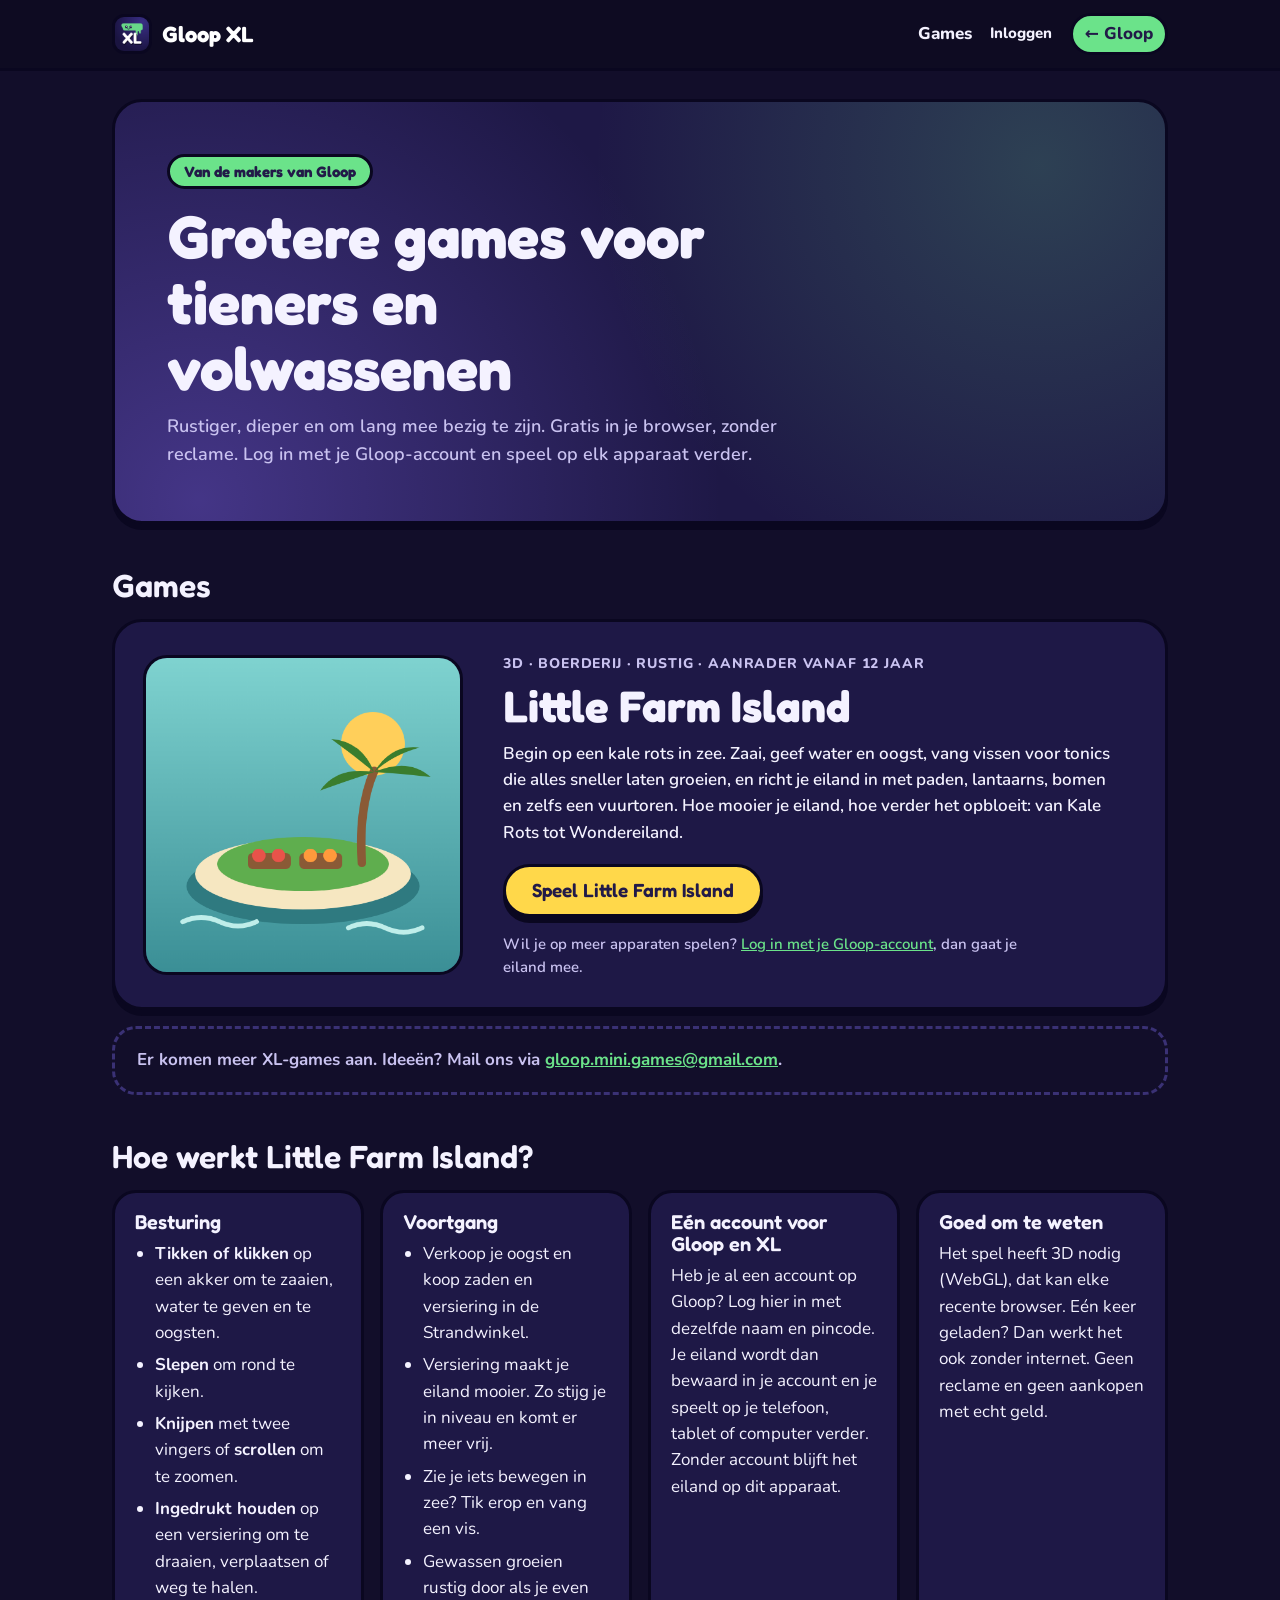
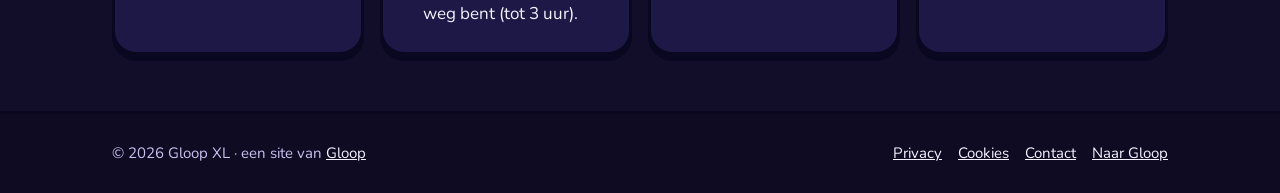
==== index.html @ bc58dfde "Gloop-adres is gloopie.vercel.app gloop-ten.vercel.app stuurt door, en de browser blokkeert dan het " ====
<!doctype html><html lang="nl"><head><meta charset="utf-8"><meta name="viewport" content="width=device-width,initial-scale=1"><meta name="theme-color" content="#0E0B22">
<title>Gloop XL – grotere games voor tieners en volwassenen</title><meta name="description" content="Gloop XL: grotere, rustigere games voor tieners en volwassenen, van de makers van Gloop. Speel Little Farm Island gratis in je browser en log in met je Gloop-account.">
<link rel="manifest" href="/manifest.webmanifest"><link rel="icon" href="/icons/icon-192.png"><link rel="apple-touch-icon" href="/icons/icon-180.png"><link rel="stylesheet" href="/xl.css">
</head><body>
<a class="sr-only" href="#inhoud">Naar de inhoud</a>
<header class="top"><div class="wrap">
<a class="brand" href="/"><img src="/icons/icon-192.png" alt="">Gloop XL</a>
<nav aria-label="Hoofdmenu"><a href="/#games">Games</a><span class="acc" id="acc" aria-live="polite"></span><a class="back-gloop" href="https://gloopie.vercel.app/" data-gloop="/">← Gloop</a></nav>
</div></header>
<main id="inhoud"><div class="wrap">

<section class="hero" aria-labelledby="t">
<span class="badge">Van de makers van Gloop</span>
<h1 id="t">Grotere games voor tieners en volwassenen</h1>
<p class="lead">Rustiger, dieper en om lang mee bezig te zijn. Gratis in je browser, zonder reclame. Log in met je Gloop-account en speel op elk apparaat verder.</p>
</section>

<section class="section" id="games" aria-labelledby="gt">
<h2 id="gt">Games</h2>
<article class="game" aria-labelledby="lfi">
<a class="game-art" href="/little-farm-island" tabindex="-1" aria-hidden="true"><img src="/little-farm-island/icon-512.png" alt="" width="512" height="512"></a>
<div>
<span class="tag">3D · Boerderij · Rustig · aanrader vanaf 12 jaar</span>
<h3 id="lfi">Little Farm Island</h3>
<p>Begin op een kale rots in zee. Zaai, geef water en oogst, vang vissen voor tonics die alles sneller laten groeien, en richt je eiland in met paden, lantaarns, bomen en zelfs een vuurtoren. Hoe mooier je eiland, hoe verder het opbloeit: van Kale Rots tot Wondereiland.</p>
<a class="btn btn-sun" href="/little-farm-island">Speel Little Farm Island</a>
<p class="note" data-if-user hidden>✅ Ingelogd als <b data-user-name></b>. Je eiland gaat mee in je Gloop-account.</p>
<p class="note" data-if-guest>Wil je op meer apparaten spelen? <a href="/inloggen?terug=/little-farm-island">Log in met je Gloop-account</a>, dan gaat je eiland mee.</p>
</div>
</article>
<p class="soon">Er komen meer XL-games aan. Ideeën? Mail ons via <a href="mailto:gloop.mini.games@gmail.com">gloop.mini.games@gmail.com</a>.</p>
</section>

<section class="section" id="hoe" aria-labelledby="ht">
<h2 id="ht">Hoe werkt Little Farm Island?</h2>
<div class="grid">
<div class="card"><h3>Besturing</h3><ul>
<li><b>Tikken of klikken</b> op een akker om te zaaien, water te geven en te oogsten.</li>
<li><b>Slepen</b> om rond te kijken.</li>
<li><b>Knijpen</b> met twee vingers of <b>scrollen</b> om te zoomen.</li>
<li><b>Ingedrukt houden</b> op een versiering om te draaien, verplaatsen of weg te halen.</li></ul></div>
<div class="card"><h3>Voortgang</h3><ul>
<li>Verkoop je oogst en koop zaden en versiering in de Strandwinkel.</li>
<li>Versiering maakt je eiland mooier. Zo stijg je in niveau en komt er meer vrij.</li>
<li>Zie je iets bewegen in zee? Tik erop en vang een vis.</li>
<li>Gewassen groeien rustig door als je even weg bent (tot 3 uur).</li></ul></div>
<div class="card"><h3>Eén account voor Gloop en XL</h3><p>Heb je al een account op Gloop? Log hier in met dezelfde naam en pincode. Je eiland wordt dan bewaard in je account en je speelt op je telefoon, tablet of computer verder. Zonder account blijft het eiland op dit apparaat.</p></div>
<div class="card"><h3>Goed om te weten</h3><p>Het spel heeft 3D nodig (WebGL), dat kan elke recente browser. Eén keer geladen? Dan werkt het ook zonder internet. Geen reclame en geen aankopen met echt geld.</p></div>
</div>
</section>
</div></main>
<footer><div class="wrap"><span>© 2026 Gloop XL · een site van <a href="https://gloopie.vercel.app/" data-gloop="/">Gloop</a></span>
<nav aria-label="Onderaan"><a href="/privacy">Privacy</a><a href="/cookies">Cookies</a><a href="mailto:gloop.mini.games@gmail.com">Contact</a><a href="https://gloopie.vercel.app/" data-gloop="/">Naar Gloop</a></nav></div></footer>
<script src="/xl.js"></script>
</body></html>
---- xl.css ----
/* Gloop XL – zelfde stickerstijl als Gloop, maar donker en rustiger. */
@font-face{font-family:"Fredoka";font-weight:500;font-display:swap;src:url(/fonts/fredoka-latin-500-normal.woff2) format("woff2")}
@font-face{font-family:"Fredoka";font-weight:600;font-display:swap;src:url(/fonts/fredoka-latin-600-normal.woff2) format("woff2")}
@font-face{font-family:"Fredoka";font-weight:700;font-display:swap;src:url(/fonts/fredoka-latin-700-normal.woff2) format("woff2")}
@font-face{font-family:"Nunito";font-weight:400;font-display:swap;src:url(/fonts/nunito-latin-400-normal.woff2) format("woff2")}
@font-face{font-family:"Nunito";font-weight:600;font-display:swap;src:url(/fonts/nunito-latin-600-normal.woff2) format("woff2")}
@font-face{font-family:"Nunito";font-weight:700;font-display:swap;src:url(/fonts/nunito-latin-700-normal.woff2) format("woff2")}
@font-face{font-family:"Nunito";font-weight:800;font-display:swap;src:url(/fonts/nunito-latin-800-normal.woff2) format("woff2")}
:root{--bg:#120E2A;--surface:#1E1846;--surface2:#272058;--text:#F4F2FF;--muted:#C9C2F0;--line:#0A0720;--slime:#6BE38A;--grape:#8B6CFF;--sun:#FFD84A;--pink:#FF7AC6}
*{box-sizing:border-box}
html{scroll-behavior:smooth}
body{margin:0;background:var(--bg);color:var(--text);font-family:"Nunito",system-ui,sans-serif;font-size:17px;line-height:1.55;-webkit-font-smoothing:antialiased}
h1,h2,h3{font-family:"Fredoka","Nunito",system-ui,sans-serif;line-height:1.1;margin:0}
a{color:var(--slime)}
:focus-visible{outline:3px solid var(--sun);outline-offset:3px;border-radius:8px}
.wrap{max-width:1120px;margin:0 auto;padding:0 16px}
@media (min-width:700px){.wrap{padding:0 32px}}
.sr-only{position:absolute;width:1px;height:1px;overflow:hidden;clip:rect(0 0 0 0);white-space:nowrap}

/* kop */
.top{border-bottom:3px solid var(--line);background:#0E0B22}
.top .wrap{display:flex;align-items:center;gap:16px;min-height:68px;flex-wrap:wrap;padding-top:8px;padding-bottom:8px}
.brand{display:flex;align-items:center;gap:10px;color:#fff;text-decoration:none;font:700 22px/1 "Fredoka",sans-serif}
.brand img{width:40px;height:40px;border-radius:12px;border:3px solid var(--line)}
.top nav{display:flex;gap:18px;margin-left:auto;align-items:center;flex-wrap:wrap}
.top nav a{color:var(--text);text-decoration:none;font-weight:800}
.top nav a:hover{color:var(--slime)}
.back-gloop{display:inline-flex;align-items:center;gap:6px;background:var(--slime);color:#221A48!important;border:3px solid var(--line);border-radius:999px;padding:5px 12px;font-weight:800}
.acc{font-weight:700;color:var(--muted);font-size:15px}
.acc button{font:inherit;color:var(--slime);background:none;border:0;padding:0;cursor:pointer;text-decoration:underline}

/* knoppen */
.btn{display:inline-flex;align-items:center;justify-content:center;gap:8px;font:600 19px/1.1 "Fredoka",sans-serif;text-decoration:none;border:3px solid var(--line);border-radius:999px;padding:13px 26px;min-height:52px;cursor:pointer;box-shadow:0 6px 0 var(--line);transition:transform .1s}
.btn:hover{transform:translateY(-2px)}
.btn:active{transform:translateY(4px);box-shadow:0 2px 0 var(--line)}
.btn-sun{background:var(--sun);color:#221A48}
.btn-slime{background:var(--slime);color:#221A48}
.btn-plain{background:var(--surface2);color:var(--text)}
.btn[disabled]{opacity:.6;cursor:default;transform:none}

/* blokken */
main{padding:28px 0 56px}
.hero{background:var(--surface);border:3px solid var(--line);border-radius:30px;box-shadow:0 6px 0 var(--line);padding:clamp(24px,5vw,52px);background-image:radial-gradient(circle at 88% 15%,rgba(107,227,138,.2),transparent 45%),radial-gradient(circle at 8% 95%,rgba(139,108,255,.35),transparent 50%)}
.badge{display:inline-block;font:700 15px/1 "Fredoka",sans-serif;background:var(--slime);color:#221A48;border:3px solid var(--line);border-radius:999px;padding:7px 14px;margin-bottom:14px}
.hero h1{font-size:clamp(34px,6vw,60px);max-width:16ch}
.lead{color:var(--muted);font-weight:600;font-size:18px;margin:12px 0 0;max-width:60ch}
.section{margin-top:44px}
.section>h2{font-size:clamp(24px,3vw,32px);font-weight:600;margin-bottom:16px}
.game{display:grid;grid-template-columns:minmax(0,320px) 1fr;gap:clamp(18px,4vw,40px);align-items:center;background:var(--surface);border:3px solid var(--line);border-radius:30px;box-shadow:0 6px 0 var(--line);padding:clamp(16px,3vw,28px)}
.game-art{display:block;border:3px solid var(--line);border-radius:24px;overflow:hidden;aspect-ratio:1}
.game-art img{display:block;width:100%;height:100%}
.tag{font-weight:800;font-size:14px;color:var(--muted);text-transform:uppercase;letter-spacing:.06em}
.game h3{font-size:clamp(28px,4vw,44px);font-weight:700;margin:6px 0 10px}
.game p{margin:0 0 18px;font-weight:600;max-width:62ch}
.note{margin:16px 0 0!important;font-size:15px;color:var(--muted)}
.soon{margin-top:16px;border:3px dashed #3a3175;border-radius:24px;padding:18px 22px;color:var(--muted);font-weight:700}
.grid{display:grid;grid-template-columns:repeat(auto-fit,minmax(240px,1fr));gap:16px}
.card{background:var(--surface);border:3px solid var(--line);border-radius:24px;box-shadow:0 6px 0 var(--line);padding:18px 20px}
.card h3{font-size:20px;font-weight:600;margin:0 0 8px}
.card ul{margin:0;padding-left:20px}.card li{margin-bottom:6px}.card p{margin:0}
@media (max-width:720px){.game{grid-template-columns:1fr}.game-art{max-width:240px;margin:0 auto;width:100%}}

/* formulier */
.form-card{max-width:460px;margin:0 auto;background:var(--surface);border:3px solid var(--line);border-radius:30px;box-shadow:0 6px 0 var(--line);padding:clamp(20px,4vw,36px)}
.form-card h1{font-size:clamp(30px,5vw,40px);margin-bottom:8px}
label{display:block;font-weight:800;margin:18px 0 6px}
input{width:100%;font:700 19px "Nunito",sans-serif;color:var(--text);background:var(--bg);border:3px solid var(--line);border-radius:16px;padding:12px 14px;min-height:52px}
input:focus{outline:3px solid var(--sun);outline-offset:2px}
.err{color:#FFB3B3;font-weight:800;margin:14px 0 0}
.form-card .btn{width:100%;margin-top:22px}
.small{font-size:15px;color:var(--muted);font-weight:600}

/* teksten */
.prose{max-width:74ch}
.prose h1{font-size:clamp(32px,5vw,48px);margin-bottom:8px}
.prose h2{font-size:24px;font-weight:600;margin:30px 0 8px}
.prose p,.prose li{line-height:1.65}
.prose table{width:100%;border-collapse:collapse;margin:8px 0 16px;font-size:16px}
.prose th,.prose td{text-align:left;vertical-align:top;border:2px solid #3a3175;padding:8px 10px}
.tbl{overflow-x:auto}

/* voet */
footer{border-top:3px solid var(--line);background:#0E0B22;padding:28px 0;color:var(--muted);font-size:15px}
footer .wrap{display:flex;flex-wrap:wrap;gap:10px 24px;justify-content:space-between;align-items:center}
footer a{color:var(--text)}
footer nav{display:flex;gap:16px;flex-wrap:wrap}
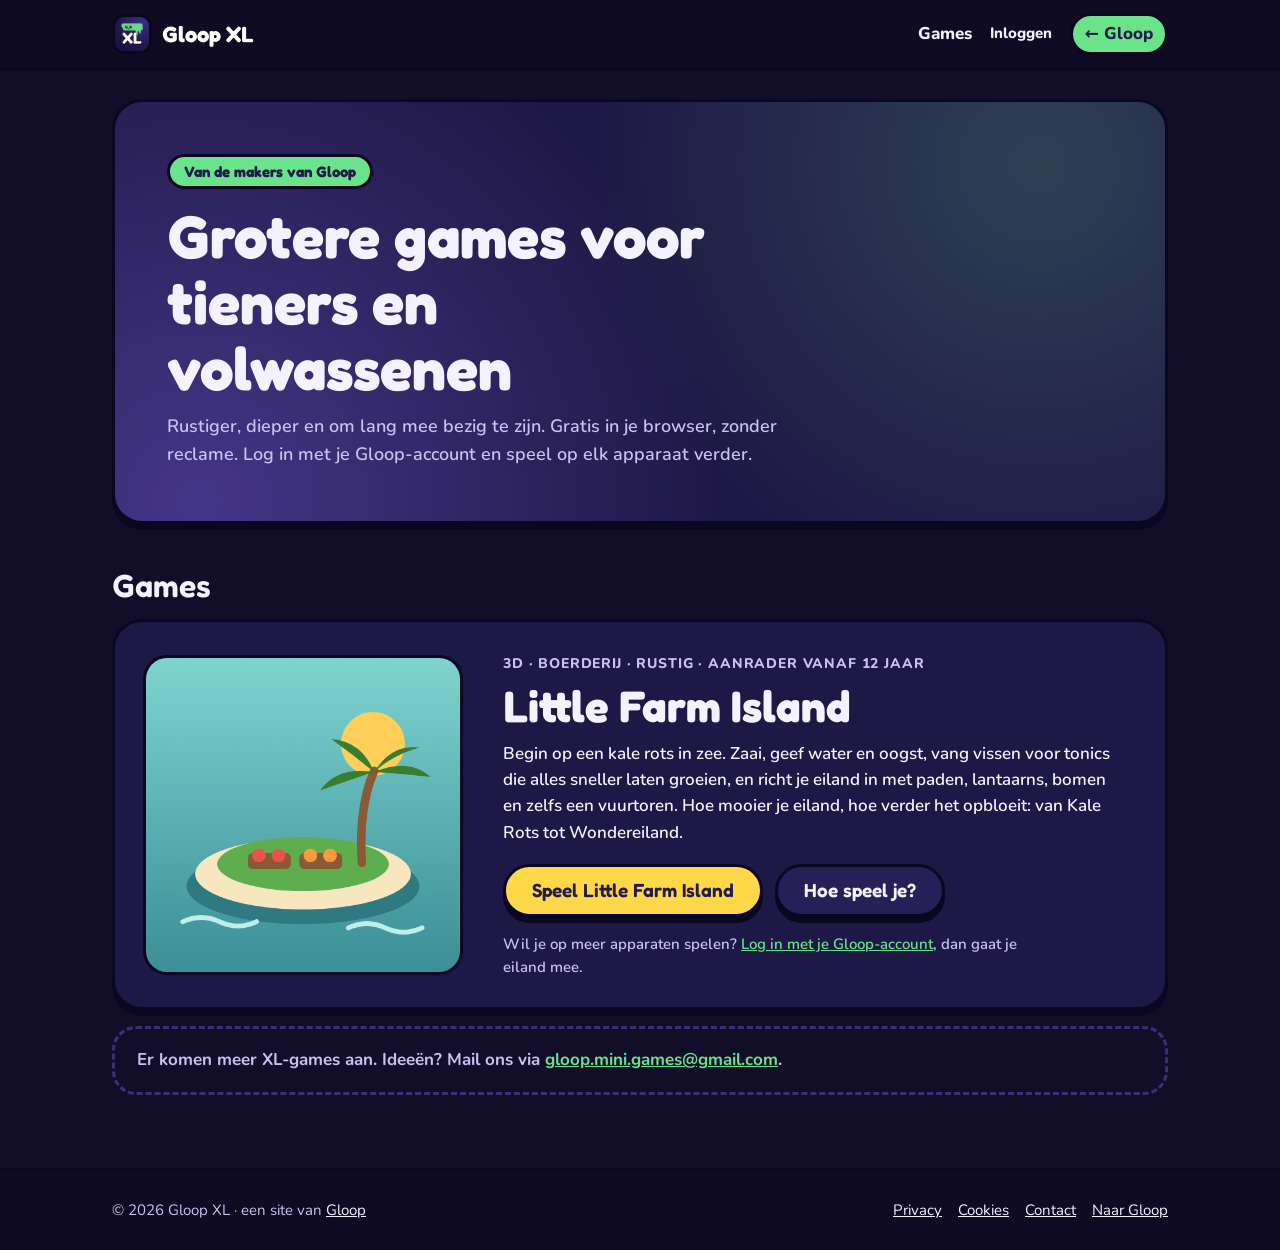
==== commit 216cd08a: "Little Farm Island op een eigen spelpagina, zoals de minigames van Gloop - De gele knop opent nu een" ====
--- a/index.html
+++ b/index.html
@@ -1,11 +1,12 @@
-<!doctype html><html lang="nl"><head><meta charset="utf-8"><meta name="viewport" content="width=device-width,initial-scale=1"><meta name="theme-color" content="#0E0B22">
+<!doctype html><html lang="nl"><head><meta charset="utf-8"><script>/* Werkt op gloop-xl.vercel.app/ én binnen Gloop op /xl/ */(function(){var b=document.createElement("base");b.href=/^\/xl(\/|$)/.test(location.pathname)?"/xl/":"/";document.head.appendChild(b);})();</script>
+<meta name="viewport" content="width=device-width,initial-scale=1,viewport-fit=cover"><meta name="theme-color" content="#0E0B22">
 <title>Gloop XL – grotere games voor tieners en volwassenen</title><meta name="description" content="Gloop XL: grotere, rustigere games voor tieners en volwassenen, van de makers van Gloop. Speel Little Farm Island gratis in je browser en log in met je Gloop-account.">
-<link rel="manifest" href="/manifest.webmanifest"><link rel="icon" href="/icons/icon-192.png"><link rel="apple-touch-icon" href="/icons/icon-180.png"><link rel="stylesheet" href="/xl.css">
+<link rel="manifest" href="manifest.webmanifest"><link rel="icon" href="icons/icon-192.png"><link rel="apple-touch-icon" href="icons/icon-180.png"><link rel="stylesheet" href="xl.css">
 </head><body>
 <a class="sr-only" href="#inhoud">Naar de inhoud</a>
 <header class="top"><div class="wrap">
-<a class="brand" href="/"><img src="/icons/icon-192.png" alt="">Gloop XL</a>
-<nav aria-label="Hoofdmenu"><a href="/#games">Games</a><span class="acc" id="acc" aria-live="polite"></span><a class="back-gloop" href="https://gloopie.vercel.app/" data-gloop="/">← Gloop</a></nav>
+<a class="brand" href="./"><img src="icons/icon-192.png" alt="">Gloop XL</a>
+<nav aria-label="Hoofdmenu"><a href="./#games">Games</a><span class="acc" id="acc" aria-live="polite"></span><a class="back-gloop" href="https://gloopie.vercel.app/" data-gloop="/">← Gloop</a></nav>
 </div></header>
 <main id="inhoud"><div class="wrap">
 
@@ -18,38 +19,21 @@
 <section class="section" id="games" aria-labelledby="gt">
 <h2 id="gt">Games</h2>
 <article class="game" aria-labelledby="lfi">
-<a class="game-art" href="/little-farm-island" tabindex="-1" aria-hidden="true"><img src="/little-farm-island/icon-512.png" alt="" width="512" height="512"></a>
+<a class="game-art" href="little-farm-island" tabindex="-1" aria-hidden="true"><img src="little-farm-island/icon-512.png" alt="" width="512" height="512"></a>
 <div>
 <span class="tag">3D · Boerderij · Rustig · aanrader vanaf 12 jaar</span>
 <h3 id="lfi">Little Farm Island</h3>
 <p>Begin op een kale rots in zee. Zaai, geef water en oogst, vang vissen voor tonics die alles sneller laten groeien, en richt je eiland in met paden, lantaarns, bomen en zelfs een vuurtoren. Hoe mooier je eiland, hoe verder het opbloeit: van Kale Rots tot Wondereiland.</p>
-<a class="btn btn-sun" href="/little-farm-island">Speel Little Farm Island</a>
+<div class="btns"><a class="btn btn-sun" href="little-farm-island">Speel Little Farm Island</a><a class="btn btn-plain" href="little-farm-island#hoe">Hoe speel je?</a></div>
 <p class="note" data-if-user hidden>✅ Ingelogd als <b data-user-name></b>. Je eiland gaat mee in je Gloop-account.</p>
-<p class="note" data-if-guest>Wil je op meer apparaten spelen? <a href="/inloggen?terug=/little-farm-island">Log in met je Gloop-account</a>, dan gaat je eiland mee.</p>
+<p class="note" data-if-guest>Wil je op meer apparaten spelen? <a href="inloggen?terug=little-farm-island" data-login="little-farm-island">Log in met je Gloop-account</a>, dan gaat je eiland mee.</p>
 </div>
 </article>
 <p class="soon">Er komen meer XL-games aan. Ideeën? Mail ons via <a href="mailto:gloop.mini.games@gmail.com">gloop.mini.games@gmail.com</a>.</p>
 </section>
 
-<section class="section" id="hoe" aria-labelledby="ht">
-<h2 id="ht">Hoe werkt Little Farm Island?</h2>
-<div class="grid">
-<div class="card"><h3>Besturing</h3><ul>
-<li><b>Tikken of klikken</b> op een akker om te zaaien, water te geven en te oogsten.</li>
-<li><b>Slepen</b> om rond te kijken.</li>
-<li><b>Knijpen</b> met twee vingers of <b>scrollen</b> om te zoomen.</li>
-<li><b>Ingedrukt houden</b> op een versiering om te draaien, verplaatsen of weg te halen.</li></ul></div>
-<div class="card"><h3>Voortgang</h3><ul>
-<li>Verkoop je oogst en koop zaden en versiering in de Strandwinkel.</li>
-<li>Versiering maakt je eiland mooier. Zo stijg je in niveau en komt er meer vrij.</li>
-<li>Zie je iets bewegen in zee? Tik erop en vang een vis.</li>
-<li>Gewassen groeien rustig door als je even weg bent (tot 3 uur).</li></ul></div>
-<div class="card"><h3>Eén account voor Gloop en XL</h3><p>Heb je al een account op Gloop? Log hier in met dezelfde naam en pincode. Je eiland wordt dan bewaard in je account en je speelt op je telefoon, tablet of computer verder. Zonder account blijft het eiland op dit apparaat.</p></div>
-<div class="card"><h3>Goed om te weten</h3><p>Het spel heeft 3D nodig (WebGL), dat kan elke recente browser. Eén keer geladen? Dan werkt het ook zonder internet. Geen reclame en geen aankopen met echt geld.</p></div>
-</div>
-</section>
 </div></main>
 <footer><div class="wrap"><span>© 2026 Gloop XL · een site van <a href="https://gloopie.vercel.app/" data-gloop="/">Gloop</a></span>
-<nav aria-label="Onderaan"><a href="/privacy">Privacy</a><a href="/cookies">Cookies</a><a href="mailto:gloop.mini.games@gmail.com">Contact</a><a href="https://gloopie.vercel.app/" data-gloop="/">Naar Gloop</a></nav></div></footer>
-<script src="/xl.js"></script>
+<nav aria-label="Onderaan"><a href="privacy">Privacy</a><a href="cookies">Cookies</a><a href="mailto:gloop.mini.games@gmail.com">Contact</a><a href="https://gloopie.vercel.app/" data-gloop="/">Naar Gloop</a></nav></div></footer>
+<script src="xl.js"></script>
 </body></html>
--- a/xl.css
+++ b/xl.css
@@ -1,11 +1,11 @@
 /* Gloop XL – zelfde stickerstijl als Gloop, maar donker en rustiger. */
-@font-face{font-family:"Fredoka";font-weight:500;font-display:swap;src:url(/fonts/fredoka-latin-500-normal.woff2) format("woff2")}
-@font-face{font-family:"Fredoka";font-weight:600;font-display:swap;src:url(/fonts/fredoka-latin-600-normal.woff2) format("woff2")}
-@font-face{font-family:"Fredoka";font-weight:700;font-display:swap;src:url(/fonts/fredoka-latin-700-normal.woff2) format("woff2")}
-@font-face{font-family:"Nunito";font-weight:400;font-display:swap;src:url(/fonts/nunito-latin-400-normal.woff2) format("woff2")}
-@font-face{font-family:"Nunito";font-weight:600;font-display:swap;src:url(/fonts/nunito-latin-600-normal.woff2) format("woff2")}
-@font-face{font-family:"Nunito";font-weight:700;font-display:swap;src:url(/fonts/nunito-latin-700-normal.woff2) format("woff2")}
-@font-face{font-family:"Nunito";font-weight:800;font-display:swap;src:url(/fonts/nunito-latin-800-normal.woff2) format("woff2")}
+@font-face{font-family:"Fredoka";font-weight:500;font-display:swap;src:url(fonts/fredoka-latin-500-normal.woff2) format("woff2")}
+@font-face{font-family:"Fredoka";font-weight:600;font-display:swap;src:url(fonts/fredoka-latin-600-normal.woff2) format("woff2")}
+@font-face{font-family:"Fredoka";font-weight:700;font-display:swap;src:url(fonts/fredoka-latin-700-normal.woff2) format("woff2")}
+@font-face{font-family:"Nunito";font-weight:400;font-display:swap;src:url(fonts/nunito-latin-400-normal.woff2) format("woff2")}
+@font-face{font-family:"Nunito";font-weight:600;font-display:swap;src:url(fonts/nunito-latin-600-normal.woff2) format("woff2")}
+@font-face{font-family:"Nunito";font-weight:700;font-display:swap;src:url(fonts/nunito-latin-700-normal.woff2) format("woff2")}
+@font-face{font-family:"Nunito";font-weight:800;font-display:swap;src:url(fonts/nunito-latin-800-normal.woff2) format("woff2")}
 :root{--bg:#120E2A;--surface:#1E1846;--surface2:#272058;--text:#F4F2FF;--muted:#C9C2F0;--line:#0A0720;--slime:#6BE38A;--grape:#8B6CFF;--sun:#FFD84A;--pink:#FF7AC6}
 *{box-sizing:border-box}
 html{scroll-behavior:smooth}
@@ -84,3 +84,60 @@
 footer .wrap{display:flex;flex-wrap:wrap;gap:10px 24px;justify-content:space-between;align-items:center}
 footer a{color:var(--text)}
 footer nav{display:flex;gap:16px;flex-wrap:wrap}
+
+/* iPhone (ook binnen de Gloop-app): niet onder de statusbalk of de thuisbalk */
+.top{padding-top:env(safe-area-inset-top,0px)}
+footer{padding-bottom:calc(28px + env(safe-area-inset-bottom,0px))}
+
+/* Telefoon: kop op één regel, compacter */
+@media (max-width:600px){
+  .top .wrap{flex-wrap:nowrap;gap:10px;min-height:62px}
+  .brand{font-size:19px;gap:8px;flex-shrink:0}
+  .brand img{width:34px;height:34px;border-radius:10px}
+  .top nav{gap:12px;flex-wrap:nowrap;min-width:0}
+  .top nav>a[href$="#games"]{display:none}
+  .acc{font-size:14px;white-space:nowrap;display:flex;align-items:center;gap:4px;min-width:0}
+  .acc b{overflow:hidden;text-overflow:ellipsis;min-width:0;max-width:8.5em}
+  .acc button,.acc a{flex-shrink:0}
+  .acc-l{display:none}
+  .back-gloop{padding:4px 10px;font-size:15px;flex-shrink:0}
+  main{padding:18px 0 40px}
+  .hero{padding:22px 20px;border-radius:26px}
+  .hero h1{font-size:31px}
+  .lead{font-size:16px}
+  .badge{font-size:13px;margin-bottom:10px}
+  .section{margin-top:32px}
+  .game{border-radius:26px}
+  .game-art{max-width:200px}
+}
+
+/* ---------- Spelpagina (zoals de minigames van Gloop) ---------- */
+.btns{display:flex;gap:12px;flex-wrap:wrap}
+.back-link{display:inline-flex;align-items:center;gap:6px;font-weight:800;text-decoration:none;color:var(--text);min-height:44px}
+.back-link:hover{color:var(--slime)}
+.gtitle{display:flex;align-items:center;gap:14px;margin:4px 0 18px}
+.gtitle img{width:64px;height:64px;border:3px solid var(--line);border-radius:18px;flex-shrink:0}
+.gtitle h1{font-size:clamp(30px,4.5vw,46px)}
+.gtitle .tag{margin:4px 0 0;font-size:13px}
+.gframe{border:3px solid var(--line);border-radius:28px;box-shadow:0 6px 0 var(--line);overflow:hidden;background:var(--surface)}
+.gbar{display:flex;align-items:center;gap:12px;padding:10px 12px 10px 18px;border-bottom:3px solid var(--line);background:var(--surface2);min-height:60px}
+.gstatus{flex:1;min-width:0;font-weight:700;font-size:15px;color:var(--muted)}
+.gstatus b{color:var(--text)}
+.gbtn{flex-shrink:0;display:inline-flex;align-items:center;gap:6px;font:600 16px/1 "Fredoka",sans-serif;color:#221A48;background:var(--slime);border:3px solid var(--line);border-radius:999px;padding:9px 16px;min-height:44px;cursor:pointer;box-shadow:0 3px 0 var(--line)}
+.gbtn-plain{background:var(--surface);color:var(--text);text-decoration:none}
+.gbtn:active{transform:translateY(2px);box-shadow:0 1px 0 var(--line)}
+.stage{position:relative;height:clamp(440px,calc(100vh - 100px),780px);background:#3b8f96}
+.stage iframe{display:block;width:100%;height:100%;border:0}
+.stage:fullscreen{height:100%}
+.stage:-webkit-full-screen{height:100%}
+.hint{margin:12px 4px 0}
+@media (max-width:600px){
+  .gtitle img{width:52px;height:52px;border-radius:14px}
+  .gbar{padding:8px 8px 8px 14px;min-height:54px}
+  .gstatus{font-size:13px}
+  .gbtn{font-size:14px;padding:8px 11px}
+  .gbar{gap:8px}
+  #full .full-l{display:none}
+  .stage{height:max(440px,calc(100svh - 84px))}
+  .gframe{border-radius:22px;margin:0 -6px}
+}
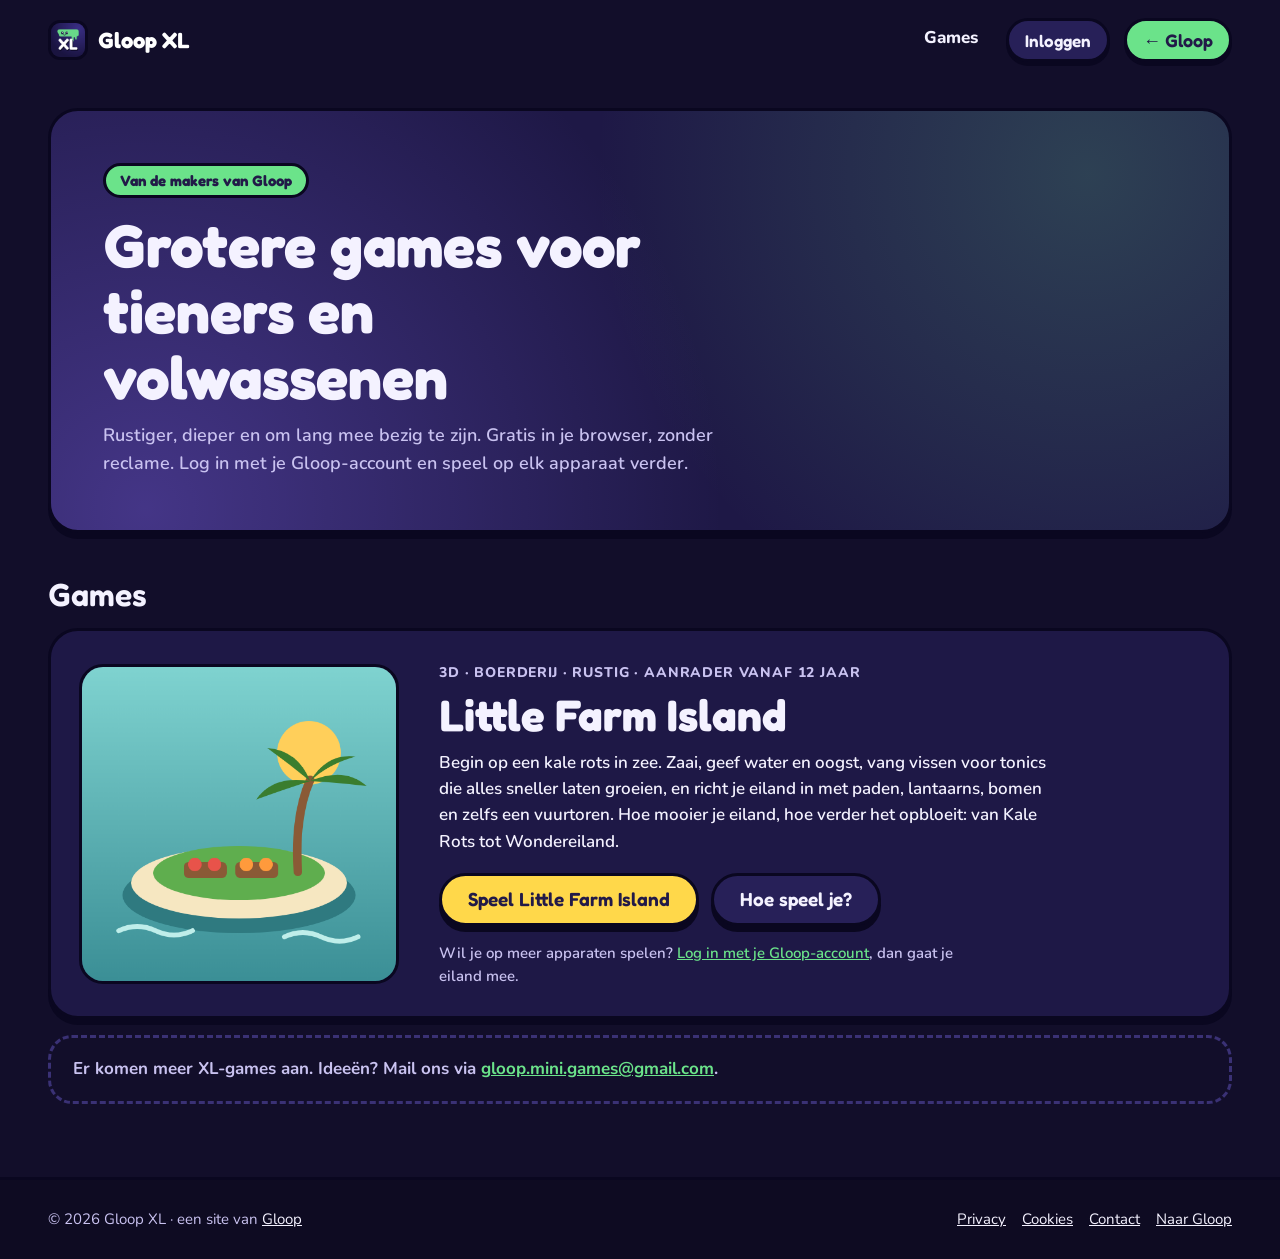
==== commit 21f98ce0: "Kop gelijk aan Gloop: zelfde achtergrond, menu en knoppen - Geen aparte balk meer: kop in de paginak" ====
--- a/index.html
+++ b/index.html
@@ -6,7 +6,7 @@
 <a class="sr-only" href="#inhoud">Naar de inhoud</a>
 <header class="top"><div class="wrap">
 <a class="brand" href="./"><img src="icons/icon-192.png" alt="">Gloop XL</a>
-<nav aria-label="Hoofdmenu"><a href="./#games">Games</a><span class="acc" id="acc" aria-live="polite"></span><a class="back-gloop" href="https://gloopie.vercel.app/" data-gloop="/">← Gloop</a></nav>
+<nav aria-label="Hoofdmenu"><a class="navlink" href="./#games">Games</a><span class="acc" id="acc" aria-live="polite"></span><a class="hpill back-gloop" href="https://www.gloopie.nl/" data-gloop="/">← Gloop</a></nav>
 </div></header>
 <main id="inhoud"><div class="wrap">
 
@@ -33,7 +33,7 @@
 </section>
 
 </div></main>
-<footer><div class="wrap"><span>© 2026 Gloop XL · een site van <a href="https://gloopie.vercel.app/" data-gloop="/">Gloop</a></span>
-<nav aria-label="Onderaan"><a href="privacy">Privacy</a><a href="cookies">Cookies</a><a href="mailto:gloop.mini.games@gmail.com">Contact</a><a href="https://gloopie.vercel.app/" data-gloop="/">Naar Gloop</a></nav></div></footer>
+<footer><div class="wrap"><span>© 2026 Gloop XL · een site van <a href="https://www.gloopie.nl/" data-gloop="/">Gloop</a></span>
+<nav aria-label="Onderaan"><a href="privacy">Privacy</a><a href="cookies">Cookies</a><a href="mailto:gloop.mini.games@gmail.com">Contact</a><a href="https://www.gloopie.nl/" data-gloop="/">Naar Gloop</a></nav></div></footer>
 <script src="xl.js"></script>
 </body></html>
--- a/xl.css
+++ b/xl.css
@@ -13,21 +13,29 @@
 h1,h2,h3{font-family:"Fredoka","Nunito",system-ui,sans-serif;line-height:1.1;margin:0}
 a{color:var(--slime)}
 :focus-visible{outline:3px solid var(--sun);outline-offset:3px;border-radius:8px}
-.wrap{max-width:1120px;margin:0 auto;padding:0 16px}
-@media (min-width:700px){.wrap{padding:0 32px}}
+/* Zelfde breedte en marges als Gloop, zodat overstappen naar XL en terug rustig voelt */
+.wrap{max-width:1280px;margin:0 auto;padding:0 clamp(16px,4vw,48px)}
 .sr-only{position:absolute;width:1px;height:1px;overflow:hidden;clip:rect(0 0 0 0);white-space:nowrap}
 
 /* kop */
-.top{border-bottom:3px solid var(--line);background:#0E0B22}
-.top .wrap{display:flex;align-items:center;gap:16px;min-height:68px;flex-wrap:wrap;padding-top:8px;padding-bottom:8px}
-.brand{display:flex;align-items:center;gap:10px;color:#fff;text-decoration:none;font:700 22px/1 "Fredoka",sans-serif}
+/* Kop: zelfde opbouw en maten als Gloop (logo links; menu, naam en knop rechts) */
+.top{background:var(--bg)}
+.top .wrap{display:flex;align-items:center;gap:14px;min-height:80px;flex-wrap:wrap;padding-top:6px;padding-bottom:6px}
+.brand{display:flex;align-items:center;gap:10px;color:#fff;text-decoration:none;font:700 22px/1 "Fredoka",sans-serif;margin-right:auto}
 .brand img{width:40px;height:40px;border-radius:12px;border:3px solid var(--line)}
-.top nav{display:flex;gap:18px;margin-left:auto;align-items:center;flex-wrap:wrap}
-.top nav a{color:var(--text);text-decoration:none;font-weight:800}
-.top nav a:hover{color:var(--slime)}
-.back-gloop{display:inline-flex;align-items:center;gap:6px;background:var(--slime);color:#221A48!important;border:3px solid var(--line);border-radius:999px;padding:5px 12px;font-weight:800}
-.acc{font-weight:700;color:var(--muted);font-size:15px}
-.acc button{font:inherit;color:var(--slime);background:none;border:0;padding:0;cursor:pointer;text-decoration:underline}
+.top nav{display:flex;gap:14px;align-items:center;flex-wrap:wrap}
+.top nav>a.navlink{color:var(--text);text-decoration:none;font-weight:800;font-size:17px;padding:8px 2px;border-bottom:3px solid transparent;margin-right:12px}
+.top nav>a.navlink:hover{border-color:var(--muted)}
+/* knoppen in de kop: zelfde vorm als bij Gloop */
+.hpill{display:inline-flex;align-items:center;gap:6px;min-height:44px;padding:0 16px;border:3px solid var(--line);border-radius:999px;font:600 17px/1 "Fredoka",sans-serif;text-decoration:none;cursor:pointer;box-shadow:0 4px 0 var(--line);white-space:nowrap}
+.hpill:active{transform:translateY(3px);box-shadow:0 1px 0 var(--line)}
+.back-gloop{background:var(--slime);color:#221A48!important;font-size:18px}
+.acc{position:relative;display:flex;align-items:center;min-width:0;max-width:16em}
+.acc .hpill{background:var(--surface2);color:var(--text);max-width:100%;min-width:0}
+.acc .hpill b{overflow:hidden;text-overflow:ellipsis;font-weight:600}
+.acc-menu{position:absolute;right:0;top:calc(100% + 10px);z-index:30;min-width:220px;background:var(--surface);border:3px solid var(--line);border-radius:18px;box-shadow:0 6px 0 var(--line);padding:8px;display:flex;flex-direction:column;gap:2px}
+.acc-menu a,.acc-menu button{display:block;text-align:left;font:700 16px/1.2 "Nunito",sans-serif;color:var(--text);background:none;border:0;border-radius:12px;padding:10px 12px;text-decoration:none;cursor:pointer}
+.acc-menu a:hover,.acc-menu button:hover{background:var(--surface2)}
 
 /* knoppen */
 .btn{display:inline-flex;align-items:center;justify-content:center;gap:8px;font:600 19px/1.1 "Fredoka",sans-serif;text-decoration:none;border:3px solid var(--line);border-radius:999px;padding:13px 26px;min-height:52px;cursor:pointer;box-shadow:0 6px 0 var(--line);transition:transform .1s}
@@ -91,16 +99,14 @@
 
 /* Telefoon: kop op één regel, compacter */
 @media (max-width:600px){
-  .top .wrap{flex-wrap:nowrap;gap:10px;min-height:62px}
+  .top .wrap{flex-wrap:nowrap;gap:10px;min-height:72px}
   .brand{font-size:19px;gap:8px;flex-shrink:0}
   .brand img{width:34px;height:34px;border-radius:10px}
-  .top nav{gap:12px;flex-wrap:nowrap;min-width:0}
-  .top nav>a[href$="#games"]{display:none}
-  .acc{font-size:14px;white-space:nowrap;display:flex;align-items:center;gap:4px;min-width:0}
-  .acc b{overflow:hidden;text-overflow:ellipsis;min-width:0;max-width:8.5em}
-  .acc button,.acc a{flex-shrink:0}
-  .acc-l{display:none}
-  .back-gloop{padding:4px 10px;font-size:15px;flex-shrink:0}
+  .top nav{gap:8px;flex-wrap:nowrap;min-width:0}
+  .top nav>a.navlink{display:none}
+  .acc{max-width:9.5em}
+  .acc .hpill{padding:0 12px;font-size:15px}
+  .back-gloop{padding:0 12px;font-size:16px;flex-shrink:0}
   main{padding:18px 0 40px}
   .hero{padding:22px 20px;border-radius:26px}
   .hero h1{font-size:31px}
@@ -141,3 +147,6 @@
   .stage{height:max(440px,calc(100svh - 84px))}
   .gframe{border-radius:22px;margin:0 -6px}
 }
+.ini{display:inline-grid;place-items:center;width:26px;height:26px;border-radius:999px;background:var(--slime);color:#221A48;font:700 14px/1 "Fredoka",sans-serif;flex:none}
+.acc .hpill:not(button){background:var(--surface2)}
+.acc-menu[hidden]{display:none}
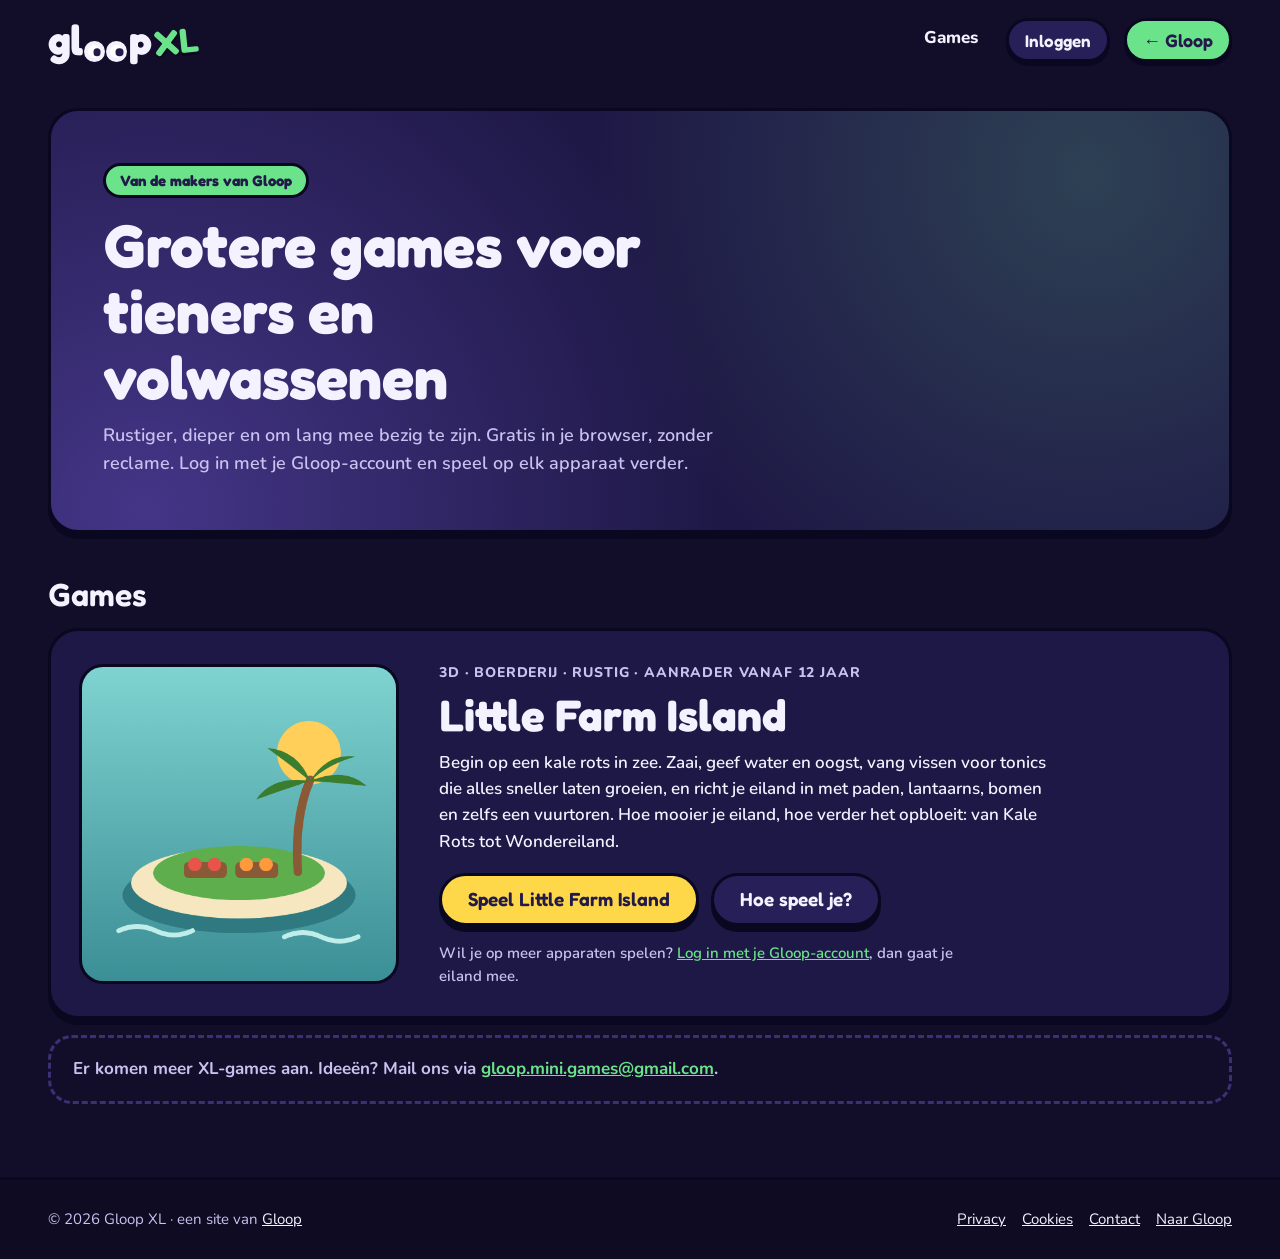
==== commit 2f11dcb7: "Logo zoals Gloop met XL erachter, ogen volgen de muis Zelfde 'gloop'-woordmerk met de twee ogen (pup" ====
--- a/index.html
+++ b/index.html
@@ -5,7 +5,7 @@
 </head><body>
 <a class="sr-only" href="#inhoud">Naar de inhoud</a>
 <header class="top"><div class="wrap">
-<a class="brand" href="./"><img src="icons/icon-192.png" alt="">Gloop XL</a>
+<a class="brand" href="./" aria-label="Gloop XL, naar de startpagina"><span class="logo-word" id="logoWord" aria-hidden="true">gl<span class="eyes"><span class="eye"><span class="pupil"></span></span><span class="eye"><span class="pupil"></span></span></span>p<span class="logo-xl">XL</span></span></a>
 <nav aria-label="Hoofdmenu"><a class="navlink" href="./#games">Games</a><span class="acc" id="acc" aria-live="polite"></span><a class="hpill back-gloop" href="https://www.gloopie.nl/" data-gloop="/">← Gloop</a></nav>
 </div></header>
 <main id="inhoud"><div class="wrap">
--- a/xl.css
+++ b/xl.css
@@ -22,7 +22,12 @@
 .top{background:var(--bg)}
 .top .wrap{display:flex;align-items:center;gap:14px;min-height:80px;flex-wrap:wrap;padding-top:6px;padding-bottom:6px}
 .brand{display:flex;align-items:center;gap:10px;color:#fff;text-decoration:none;font:700 22px/1 "Fredoka",sans-serif;margin-right:auto}
-.brand img{width:40px;height:40px;border-radius:12px;border:3px solid var(--line)}
+/* Logo: hetzelfde als Gloop (ogen volgen je muis), met XL erachter in slijmgroen */
+.logo-word{font-family:"Fredoka",system-ui,sans-serif;font-weight:700;font-size:42px;line-height:1;letter-spacing:-.02em;display:inline-flex;align-items:baseline;color:var(--text)}
+.eyes{display:inline-flex;gap:.03em;margin:0 .03em -.01em .04em}
+.eye{width:.5em;height:.5em;border:.1em solid var(--text);border-radius:50%;background:#fff;display:flex;align-items:center;justify-content:center}
+.pupil{width:.18em;height:.18em;border-radius:50%;background:#221A48;transform:translate(var(--px,.06em),var(--py,.03em));transition:transform .12s ease-out}
+.logo-xl{margin-left:.14em;font-size:.82em;color:var(--slime);text-shadow:0 .07em 0 #0A0720;transform:rotate(-6deg) translateY(-.04em);display:inline-block;letter-spacing:0}
 .top nav{display:flex;gap:14px;align-items:center;flex-wrap:wrap}
 .top nav>a.navlink{color:var(--text);text-decoration:none;font-weight:800;font-size:17px;padding:8px 2px;border-bottom:3px solid transparent;margin-right:12px}
 .top nav>a.navlink:hover{border-color:var(--muted)}
@@ -101,7 +106,7 @@
 @media (max-width:600px){
   .top .wrap{flex-wrap:nowrap;gap:10px;min-height:72px}
   .brand{font-size:19px;gap:8px;flex-shrink:0}
-  .brand img{width:34px;height:34px;border-radius:10px}
+  .logo-word{font-size:34px}
   .top nav{gap:8px;flex-wrap:nowrap;min-width:0}
   .top nav>a.navlink{display:none}
   .acc{max-width:9.5em}
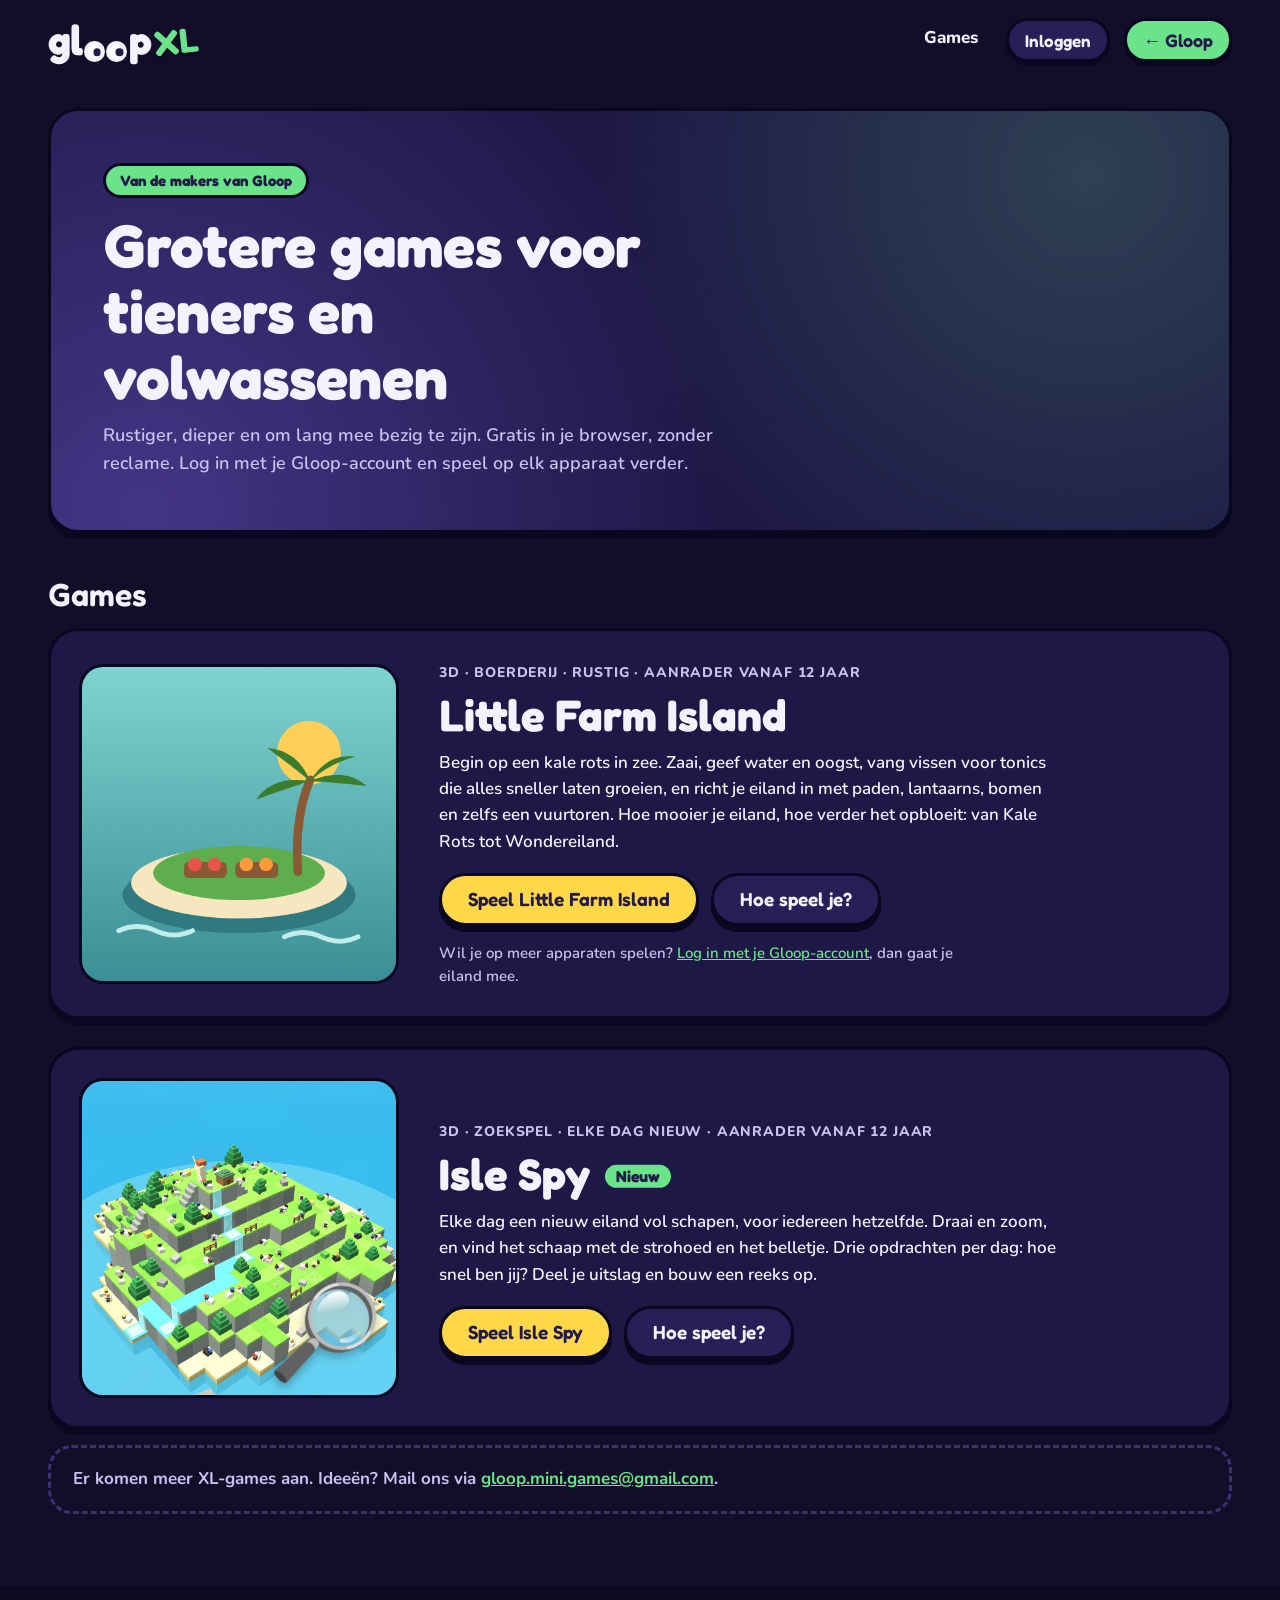
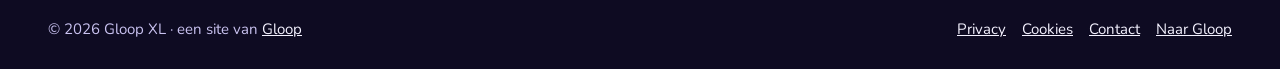
==== commit 50e0b80f: "Nieuw spel: Isle Spy Elke dag een nieuw 3D-eiland vol schapen, voor iedereen hetzelfde (gemaakt uit " ====
--- a/index.html
+++ b/index.html
@@ -29,6 +29,15 @@
 <p class="note" data-if-guest>Wil je op meer apparaten spelen? <a href="inloggen?terug=little-farm-island" data-login="little-farm-island">Log in met je Gloop-account</a>, dan gaat je eiland mee.</p>
 </div>
 </article>
+<article class="game" aria-labelledby="spy">
+<a class="game-art" href="isle-spy" tabindex="-1" aria-hidden="true"><img src="isle-spy/icon-512.png" alt="" width="512" height="512"></a>
+<div>
+<span class="tag">3D · Zoekspel · Elke dag nieuw · aanrader vanaf 12 jaar</span>
+<h3 id="spy">Isle Spy <span class="new-badge">Nieuw</span></h3>
+<p>Elke dag een nieuw eiland vol schapen, voor iedereen hetzelfde. Draai en zoom, en vind het schaap met de strohoed en het belletje. Drie opdrachten per dag: hoe snel ben jij? Deel je uitslag en bouw een reeks op.</p>
+<div class="btns"><a class="btn btn-sun" href="isle-spy">Speel Isle Spy</a><a class="btn btn-plain" href="isle-spy#hoe">Hoe speel je?</a></div>
+</div>
+</article>
 <p class="soon">Er komen meer XL-games aan. Ideeën? Mail ons via <a href="mailto:gloop.mini.games@gmail.com">gloop.mini.games@gmail.com</a>.</p>
 </section>
 
--- a/xl.css
+++ b/xl.css
@@ -64,6 +64,8 @@
 .game-art img{display:block;width:100%;height:100%}
 .tag{font-weight:800;font-size:14px;color:var(--muted);text-transform:uppercase;letter-spacing:.06em}
 .game h3{font-size:clamp(28px,4vw,44px);font-weight:700;margin:6px 0 10px}
+.game+.game{margin-top:clamp(18px,3vw,28px)}
+.new-badge{display:inline-block;vertical-align:middle;font-size:.36em;background:#6BE38A;color:#221A48;border-radius:999px;padding:.2em .7em;margin-left:.3em;transform:translateY(-.2em)}
 .game p{margin:0 0 18px;font-weight:600;max-width:62ch}
 .note{margin:16px 0 0!important;font-size:15px;color:var(--muted)}
 .soon{margin-top:16px;border:3px dashed #3a3175;border-radius:24px;padding:18px 22px;color:var(--muted);font-weight:700}
